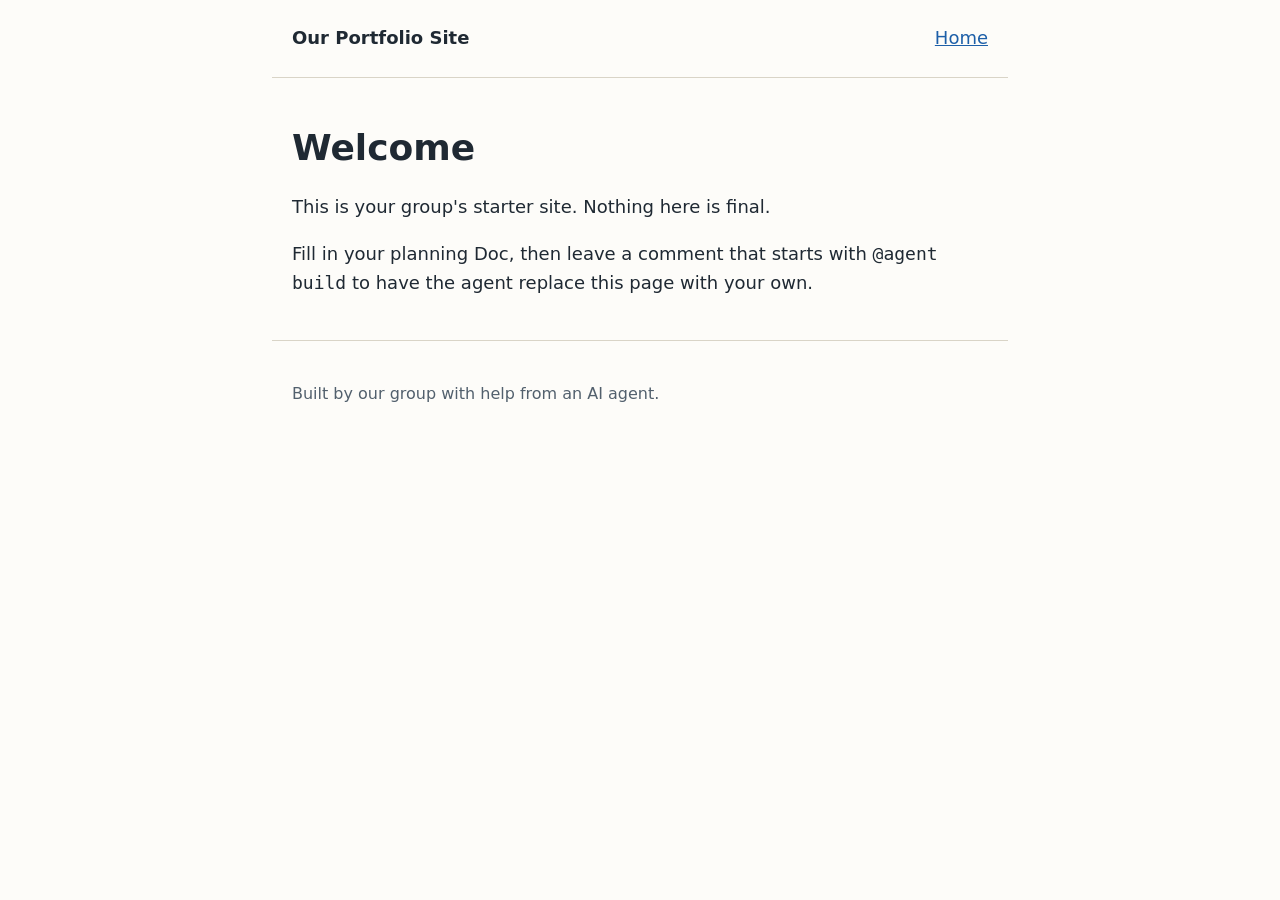
==== index.html @ 623a6e76 "Initial commit" ====
<!DOCTYPE html>
<html lang="en">
<head>
  <meta charset="utf-8">
  <meta name="viewport" content="width=device-width, initial-scale=1">
  <title>Our Portfolio Site</title>
  <link rel="stylesheet" href="styles.css">
</head>
<body>
  <a class="skip-link" href="#main">Skip to main content</a>

  <header class="site-header">
    <p class="site-title"><a href="index.html">Our Portfolio Site</a></p>
    <nav aria-label="Main">
      <ul>
        <li><a href="index.html" aria-current="page">Home</a></li>
      </ul>
    </nav>
  </header>

  <main id="main">
    <h1>Welcome</h1>
    <p>This is your group's starter site. Nothing here is final.</p>
    <p>Fill in your planning Doc, then leave a comment that starts with
      <code>@agent build</code> to have the agent replace this page with your own.</p>
  </main>

  <footer class="site-footer">
    <p>Built by our group with help from an AI agent.</p>
  </footer>
</body>
</html>
---- styles.css ----
:root {
  --text: #1f2933;
  --muted: #52606d;
  --background: #fdfcf9;
  --accent: #1d5fa8;
  --border: #d9d4c7;
  --max-width: 46rem;
}

*,
*::before,
*::after {
  box-sizing: border-box;
}

body {
  margin: 0;
  font-family: system-ui, -apple-system, "Segoe UI", Roboto, sans-serif;
  font-size: 1.125rem;
  line-height: 1.6;
  color: var(--text);
  background: var(--background);
}

.site-header,
main,
.site-footer {
  max-width: var(--max-width);
  margin: 0 auto;
  padding: 1.5rem 1.25rem;
}

.site-header {
  display: flex;
  flex-wrap: wrap;
  align-items: baseline;
  justify-content: space-between;
  gap: 1rem;
  border-bottom: 1px solid var(--border);
}

.site-title {
  margin: 0;
  font-weight: 700;
}

.site-title a {
  color: inherit;
  text-decoration: none;
}

nav ul {
  display: flex;
  flex-wrap: wrap;
  gap: 1.25rem;
  margin: 0;
  padding: 0;
  list-style: none;
}

a {
  color: var(--accent);
}

a:focus-visible {
  outline: 3px solid var(--accent);
  outline-offset: 2px;
}

h1 {
  font-size: 2.25rem;
  line-height: 1.2;
}

img,
video {
  max-width: 100%;
  height: auto;
}

.site-footer {
  border-top: 1px solid var(--border);
  color: var(--muted);
  font-size: 1rem;
}

.skip-link {
  position: absolute;
  left: -999rem;
}

.skip-link:focus {
  left: 1rem;
  top: 1rem;
  padding: 0.5rem 0.75rem;
  background: var(--background);
}
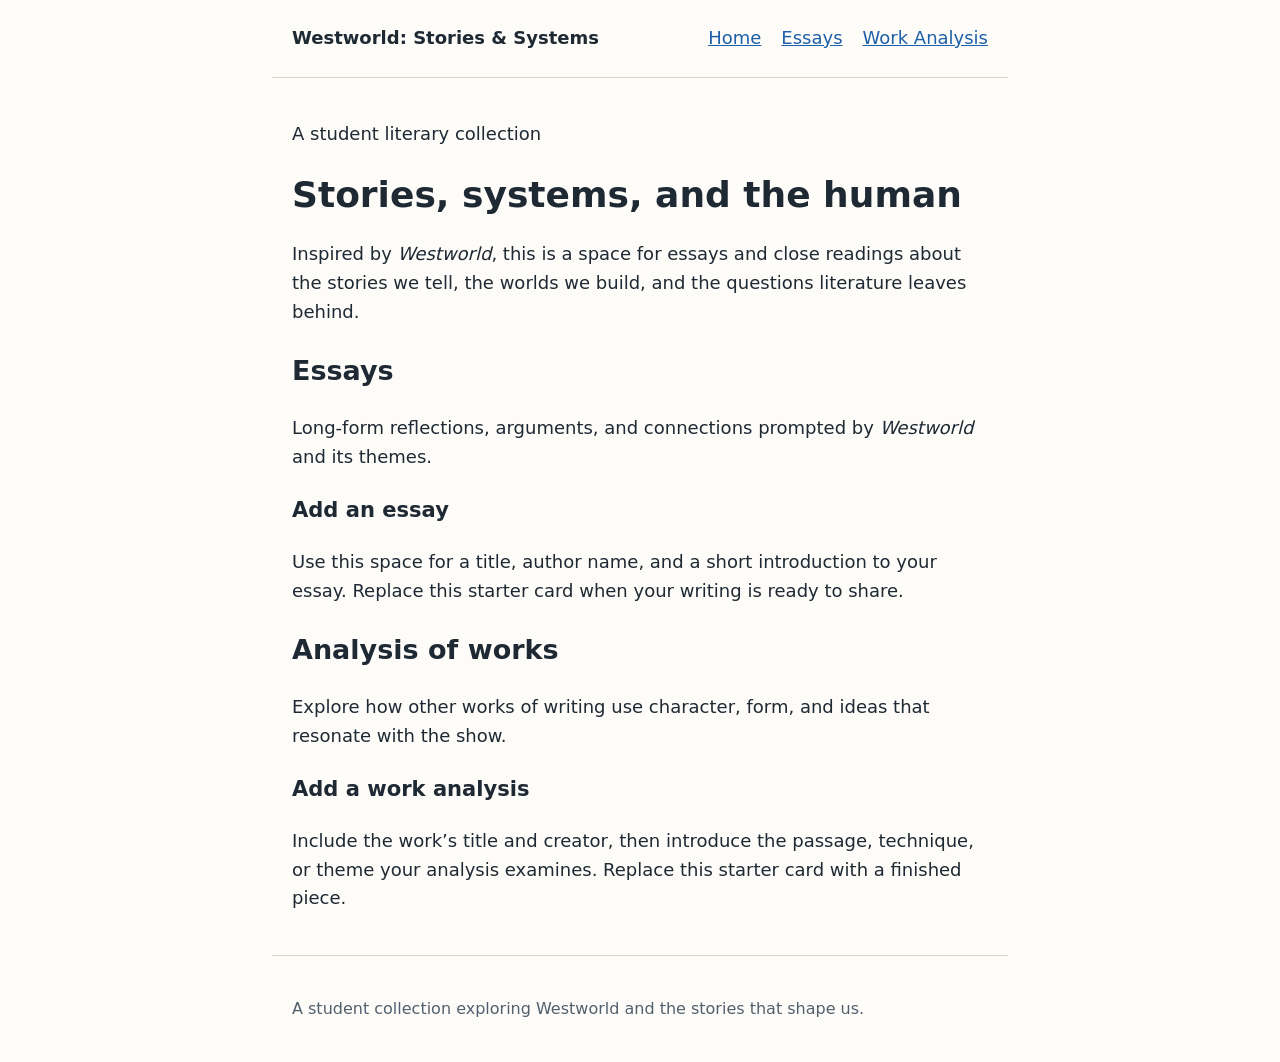
==== commit 938e987f: "Agent: update index.html" ====
--- a/index.html
+++ b/index.html
@@ -3,30 +3,49 @@
 <head>
   <meta charset="utf-8">
   <meta name="viewport" content="width=device-width, initial-scale=1">
-  <title>Our Portfolio Site</title>
+  <title>Westworld: Essays &amp; Literary Analysis</title>
   <link rel="stylesheet" href="styles.css">
 </head>
 <body>
   <a class="skip-link" href="#main">Skip to main content</a>
 
   <header class="site-header">
-    <p class="site-title"><a href="index.html">Our Portfolio Site</a></p>
+    <p class="site-title"><a href="index.html">Westworld: Stories &amp; Systems</a></p>
     <nav aria-label="Main">
       <ul>
         <li><a href="index.html" aria-current="page">Home</a></li>
+        <li><a href="#essays">Essays</a></li>
+        <li><a href="#work-analysis">Work Analysis</a></li>
       </ul>
     </nav>
   </header>
 
   <main id="main">
-    <h1>Welcome</h1>
-    <p>This is your group's starter site. Nothing here is final.</p>
-    <p>Fill in your planning Doc, then leave a comment that starts with
-      <code>@agent build</code> to have the agent replace this page with your own.</p>
+    <p class="eyebrow">A student literary collection</p>
+    <h1>Stories, systems, and the human</h1>
+    <p class="intro">Inspired by <cite>Westworld</cite>, this is a space for essays and close readings about the stories we tell, the worlds we build, and the questions literature leaves behind.</p>
+
+    <section id="essays" aria-labelledby="essays-heading">
+      <h2 id="essays-heading">Essays</h2>
+      <p>Long-form reflections, arguments, and connections prompted by <cite>Westworld</cite> and its themes.</p>
+      <article class="contribution-card">
+        <h3>Add an essay</h3>
+        <p>Use this space for a title, author name, and a short introduction to your essay. Replace this starter card when your writing is ready to share.</p>
+      </article>
+    </section>
+
+    <section id="work-analysis" aria-labelledby="analysis-heading">
+      <h2 id="analysis-heading">Analysis of works</h2>
+      <p>Explore how other works of writing use character, form, and ideas that resonate with the show.</p>
+      <article class="contribution-card">
+        <h3>Add a work analysis</h3>
+        <p>Include the work’s title and creator, then introduce the passage, technique, or theme your analysis examines. Replace this starter card with a finished piece.</p>
+      </article>
+    </section>
   </main>
 
   <footer class="site-footer">
-    <p>Built by our group with help from an AI agent.</p>
+    <p>A student collection exploring Westworld and the stories that shape us.</p>
   </footer>
 </body>
 </html>
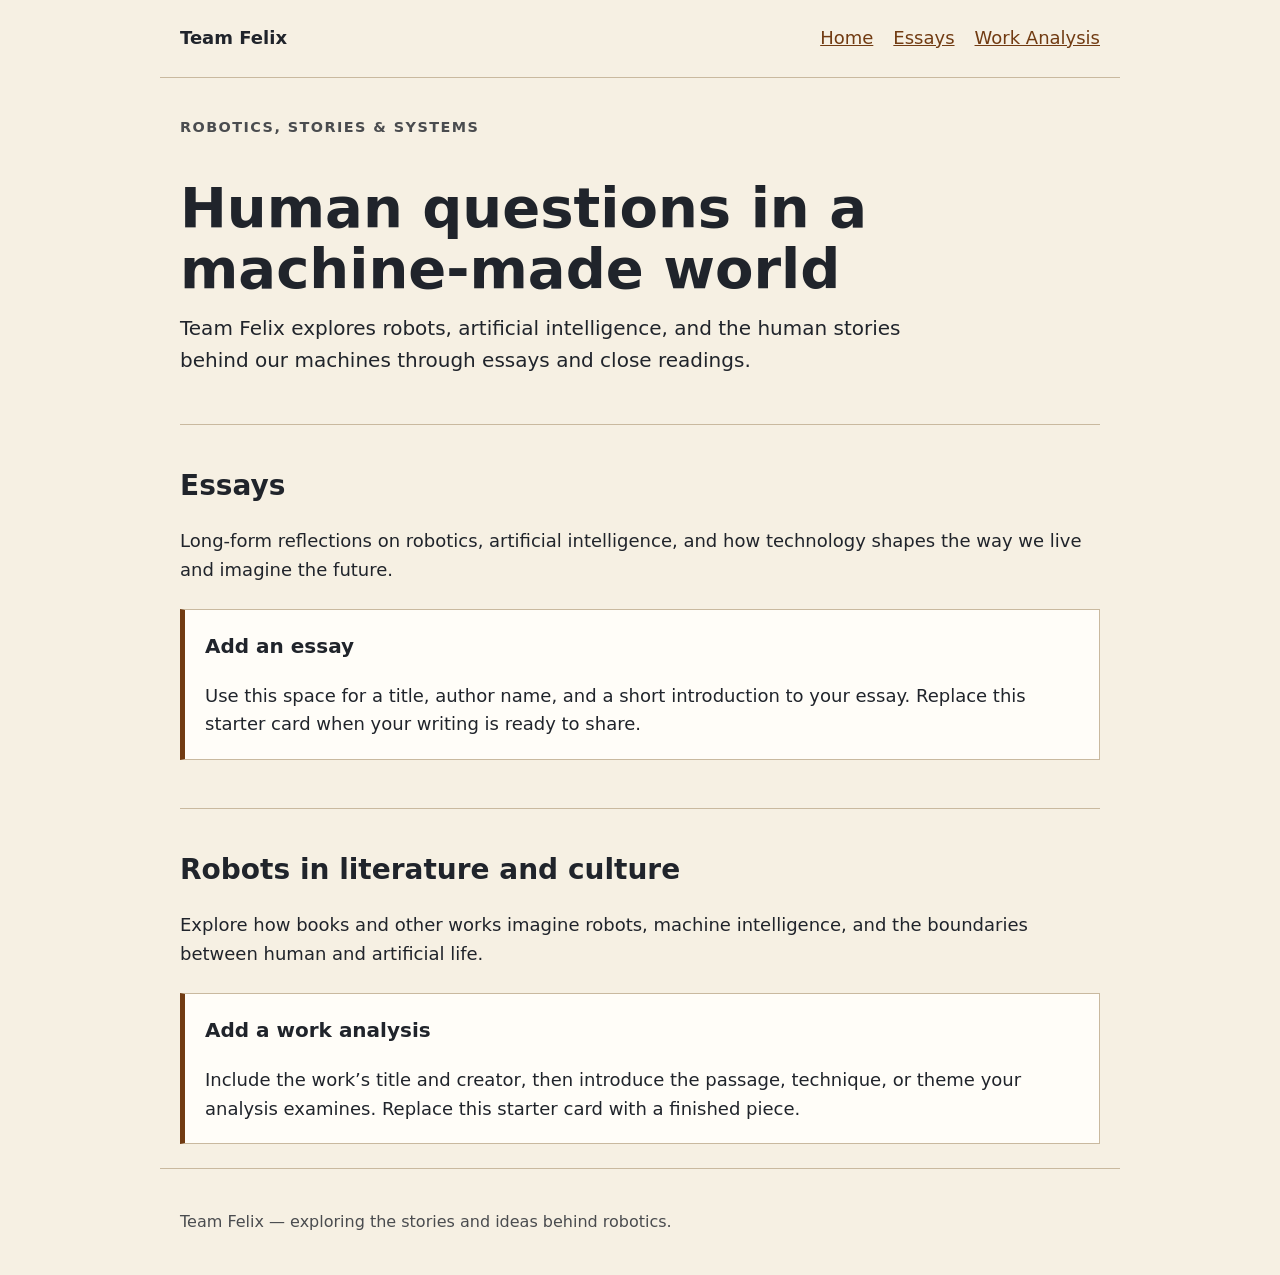
==== commit 4e7cb91e: "Agent: update index.html" ====
--- a/index.html
+++ b/index.html
@@ -3,14 +3,14 @@
 <head>
   <meta charset="utf-8">
   <meta name="viewport" content="width=device-width, initial-scale=1">
-  <title>Westworld: Essays &amp; Literary Analysis</title>
+  <title>Team Felix | Robotic Stories &amp; Systems</title>
   <link rel="stylesheet" href="styles.css">
 </head>
 <body>
   <a class="skip-link" href="#main">Skip to main content</a>
 
   <header class="site-header">
-    <p class="site-title"><a href="index.html">Westworld: Stories &amp; Systems</a></p>
+    <p class="site-title"><a href="index.html">Team Felix</a></p>
     <nav aria-label="Main">
       <ul>
         <li><a href="index.html" aria-current="page">Home</a></li>
@@ -21,13 +21,13 @@
   </header>
 
   <main id="main">
-    <p class="eyebrow">A student literary collection</p>
-    <h1>Stories, systems, and the human</h1>
-    <p class="intro">Inspired by <cite>Westworld</cite>, this is a space for essays and close readings about the stories we tell, the worlds we build, and the questions literature leaves behind.</p>
+    <p class="eyebrow">Robotics, stories &amp; systems</p>
+    <h1>Human questions in a machine-made world</h1>
+    <p class="intro">Team Felix explores robots, artificial intelligence, and the human stories behind our machines through essays and close readings.</p>
 
     <section id="essays" aria-labelledby="essays-heading">
       <h2 id="essays-heading">Essays</h2>
-      <p>Long-form reflections, arguments, and connections prompted by <cite>Westworld</cite> and its themes.</p>
+      <p>Long-form reflections on robotics, artificial intelligence, and how technology shapes the way we live and imagine the future.</p>
       <article class="contribution-card">
         <h3>Add an essay</h3>
         <p>Use this space for a title, author name, and a short introduction to your essay. Replace this starter card when your writing is ready to share.</p>
@@ -35,8 +35,8 @@
     </section>
 
     <section id="work-analysis" aria-labelledby="analysis-heading">
-      <h2 id="analysis-heading">Analysis of works</h2>
-      <p>Explore how other works of writing use character, form, and ideas that resonate with the show.</p>
+      <h2 id="analysis-heading">Robots in literature and culture</h2>
+      <p>Explore how books and other works imagine robots, machine intelligence, and the boundaries between human and artificial life.</p>
       <article class="contribution-card">
         <h3>Add a work analysis</h3>
         <p>Include the work’s title and creator, then introduce the passage, technique, or theme your analysis examines. Replace this starter card with a finished piece.</p>
@@ -45,7 +45,7 @@
   </main>
 
   <footer class="site-footer">
-    <p>A student collection exploring Westworld and the stories that shape us.</p>
+    <p>Team Felix — exploring the stories and ideas behind robotics.</p>
   </footer>
 </body>
 </html>
--- a/styles.css
+++ b/styles.css
@@ -1,10 +1,11 @@
 :root {
-  --text: #1f2933;
-  --muted: #52606d;
-  --background: #fdfcf9;
-  --accent: #1d5fa8;
-  --border: #d9d4c7;
-  --max-width: 46rem;
+  --text: #20242b;
+  --muted: #4a4c4f;
+  --background: #f6f0e3;
+  --surface: #fffdf8;
+  --accent: #713b12;
+  --border: #c9b99f;
+  --max-width: 60rem;
 }
 
 *,
@@ -68,8 +69,53 @@
 }
 
 h1 {
-  font-size: 2.25rem;
-  line-height: 1.2;
+  max-width: 18ch;
+  margin-bottom: 0.75rem;
+  font-size: clamp(2.25rem, 6vw, 3.5rem);
+  line-height: 1.1;
+}
+
+.eyebrow {
+  margin-bottom: 0.5rem;
+  color: var(--muted);
+  font-size: 0.9rem;
+  font-weight: 700;
+  letter-spacing: 0.1em;
+  text-transform: uppercase;
+}
+
+.intro {
+  max-width: 48rem;
+  margin-top: 0;
+  font-size: 1.25rem;
+}
+
+main section {
+  margin-top: 3rem;
+  padding-top: 1rem;
+  border-top: 1px solid var(--border);
+}
+
+main section h2 {
+  margin-bottom: 0.5rem;
+  font-size: 1.75rem;
+}
+
+.contribution-card {
+  margin-top: 1.5rem;
+  padding: 1.25rem;
+  border: 1px solid var(--border);
+  border-left: 0.35rem solid var(--accent);
+  background: var(--surface);
+}
+
+.contribution-card h3 {
+  margin-top: 0;
+  font-size: 1.25rem;
+}
+
+.contribution-card p {
+  margin-bottom: 0;
 }
 
 img,
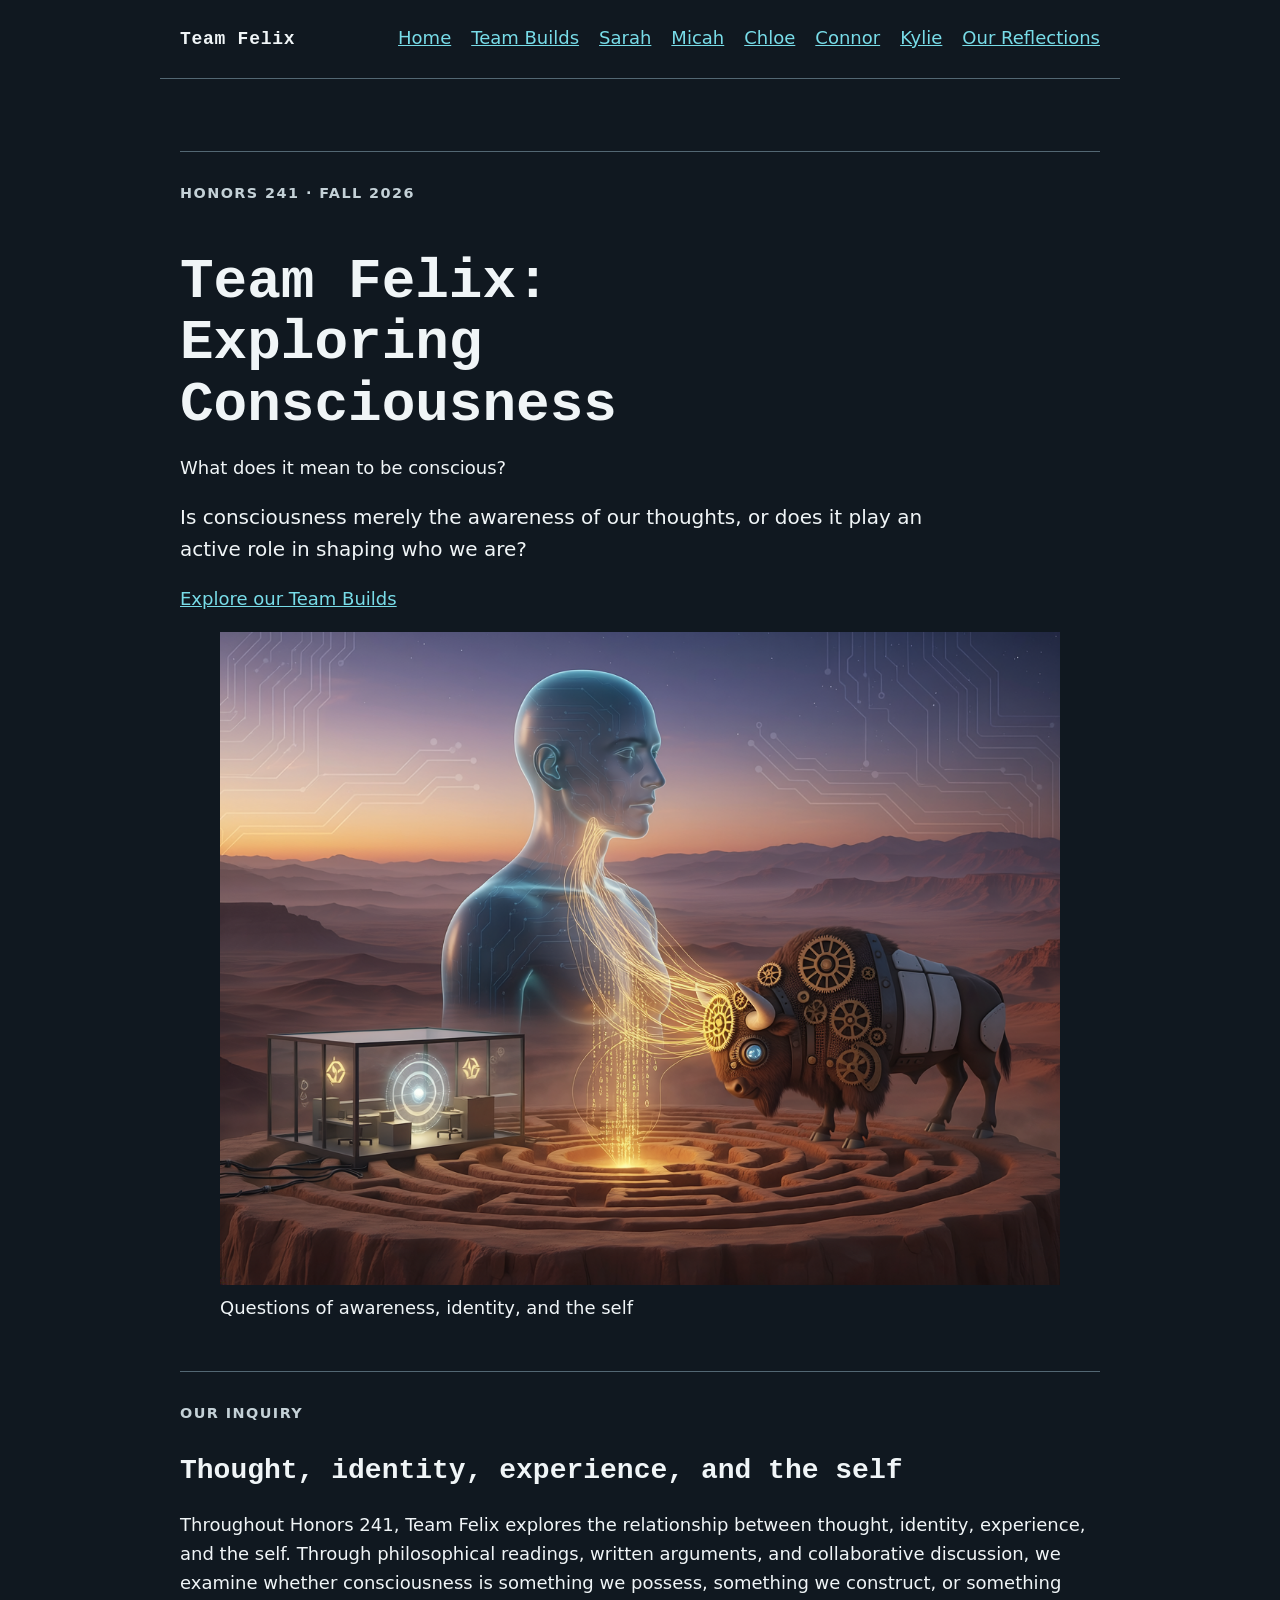
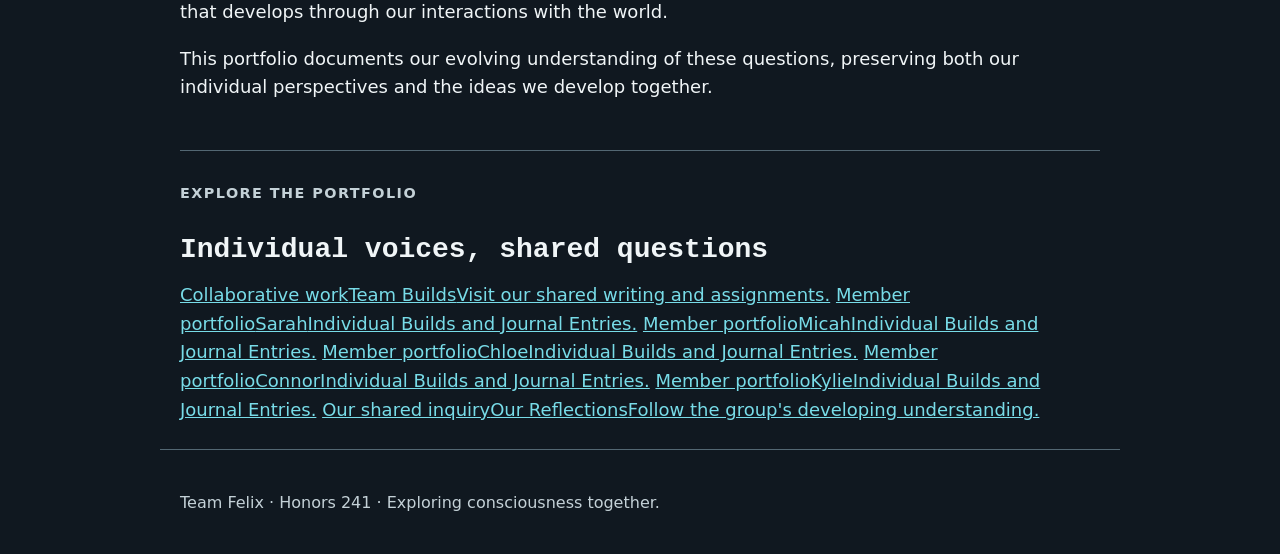
==== commit 8ac2e3ee: "Agent: update index.html" ====
--- a/index.html
+++ b/index.html
@@ -3,7 +3,8 @@
 <head>
   <meta charset="utf-8">
   <meta name="viewport" content="width=device-width, initial-scale=1">
-  <title>Team Felix | Robotic Stories &amp; Systems</title>
+  <title>Team Felix | Exploring Consciousness</title>
+  <meta name="description" content="Team Felix's Honors 241 portfolio exploring consciousness, identity, experience, and the self.">
   <link rel="stylesheet" href="styles.css">
 </head>
 <body>
@@ -11,41 +12,59 @@
 
   <header class="site-header">
     <p class="site-title"><a href="index.html">Team Felix</a></p>
-    <nav aria-label="Main">
+    <nav aria-label="Main navigation">
       <ul>
         <li><a href="index.html" aria-current="page">Home</a></li>
-        <li><a href="#essays">Essays</a></li>
-        <li><a href="#work-analysis">Work Analysis</a></li>
+        <li><a href="team-builds.html">Team Builds</a></li>
+        <li><a href="sarah.html">Sarah</a></li>
+        <li><a href="micah.html">Micah</a></li>
+        <li><a href="chloe.html">Chloe</a></li>
+        <li><a href="connor.html">Connor</a></li>
+        <li><a href="kylie.html">Kylie</a></li>
+        <li><a href="reflections.html">Our Reflections</a></li>
       </ul>
     </nav>
   </header>
 
   <main id="main">
-    <p class="eyebrow">Robotics, stories &amp; systems</p>
-    <h1>Human questions in a machine-made world</h1>
-    <p class="intro">Team Felix explores robots, artificial intelligence, and the human stories behind our machines through essays and close readings.</p>
-
-    <section id="essays" aria-labelledby="essays-heading">
-      <h2 id="essays-heading">Essays</h2>
-      <p>Long-form reflections on robotics, artificial intelligence, and how technology shapes the way we live and imagine the future.</p>
-      <article class="contribution-card">
-        <h3>Add an essay</h3>
-        <p>Use this space for a title, author name, and a short introduction to your essay. Replace this starter card when your writing is ready to share.</p>
-      </article>
+    <section class="hero" aria-labelledby="hero-title">
+      <div class="hero-copy">
+        <p class="eyebrow">Honors 241 · Fall 2026</p>
+        <h1 id="hero-title">Team Felix: Exploring Consciousness</h1>
+        <p class="hero-question">What does it mean to be conscious?</p>
+        <p class="intro">Is consciousness merely the awareness of our thoughts, or does it play an active role in shaping who we are?</p>
+        <a class="button-link" href="team-builds.html">Explore our Team Builds</a>
+      </div>
+      <figure class="hero-art">
+        <img src="images/Firefly_Create_an_image_that_interprets_an_idea_of_consciousness_where_the_mind_is_fully_sepe_859246.png" alt="Abstract artwork inspired by the idea of consciousness">
+        <figcaption>Questions of awareness, identity, and the self</figcaption>
+      </figure>
     </section>
 
-    <section id="work-analysis" aria-labelledby="analysis-heading">
-      <h2 id="analysis-heading">Robots in literature and culture</h2>
-      <p>Explore how books and other works imagine robots, machine intelligence, and the boundaries between human and artificial life.</p>
-      <article class="contribution-card">
-        <h3>Add a work analysis</h3>
-        <p>Include the work’s title and creator, then introduce the passage, technique, or theme your analysis examines. Replace this starter card with a finished piece.</p>
-      </article>
+    <section aria-labelledby="about-heading">
+      <p class="eyebrow">Our inquiry</p>
+      <h2 id="about-heading">Thought, identity, experience, and the self</h2>
+      <p>Throughout Honors 241, Team Felix explores the relationship between thought, identity, experience, and the self. Through philosophical readings, written arguments, and collaborative discussion, we examine whether consciousness is something we possess, something we construct, or something that develops through our interactions with the world.</p>
+      <p>This portfolio documents our evolving understanding of these questions, preserving both our individual perspectives and the ideas we develop together.</p>
+    </section>
+
+    <section aria-labelledby="explore-heading">
+      <p class="eyebrow">Explore the portfolio</p>
+      <h2 id="explore-heading">Individual voices, shared questions</h2>
+      <div class="link-grid">
+        <a class="feature-card" href="team-builds.html"><span class="card-label">Collaborative work</span><span class="card-title">Team Builds</span><span>Visit our shared writing and assignments.</span></a>
+        <a class="feature-card" href="sarah.html"><span class="card-label">Member portfolio</span><span class="card-title">Sarah</span><span>Individual Builds and Journal Entries.</span></a>
+        <a class="feature-card" href="micah.html"><span class="card-label">Member portfolio</span><span class="card-title">Micah</span><span>Individual Builds and Journal Entries.</span></a>
+        <a class="feature-card" href="chloe.html"><span class="card-label">Member portfolio</span><span class="card-title">Chloe</span><span>Individual Builds and Journal Entries.</span></a>
+        <a class="feature-card" href="connor.html"><span class="card-label">Member portfolio</span><span class="card-title">Connor</span><span>Individual Builds and Journal Entries.</span></a>
+        <a class="feature-card" href="kylie.html"><span class="card-label">Member portfolio</span><span class="card-title">Kylie</span><span>Individual Builds and Journal Entries.</span></a>
+        <a class="feature-card" href="reflections.html"><span class="card-label">Our shared inquiry</span><span class="card-title">Our Reflections</span><span>Follow the group's developing understanding.</span></a>
+      </div>
     </section>
   </main>
 
   <footer class="site-footer">
-    <p>Team Felix — exploring the stories and ideas behind robotics.</p>
+    <p>Team Felix · Honors 241 · Exploring consciousness together.</p>
   </footer>
 </body>
 </html>
--- a/styles.css
+++ b/styles.css
@@ -1,10 +1,10 @@
 :root {
-  --text: #20242b;
-  --muted: #4a4c4f;
-  --background: #f6f0e3;
-  --surface: #fffdf8;
-  --accent: #713b12;
-  --border: #c9b99f;
+  --text: #f0f5f7;
+  --muted: #c4d1d7;
+  --background: #101820;
+  --surface: #182630;
+  --accent: #78dce8;
+  --border: #536773;
   --max-width: 60rem;
 }
 
@@ -43,6 +43,8 @@
 .site-title {
   margin: 0;
   font-weight: 700;
+  font-family: ui-monospace, "Cascadia Code", "Segoe UI Mono", monospace;
+  letter-spacing: 0.04em;
 }
 
 .site-title a {
@@ -71,6 +73,7 @@
 h1 {
   max-width: 18ch;
   margin-bottom: 0.75rem;
+  font-family: ui-monospace, "Cascadia Code", "Segoe UI Mono", monospace;
   font-size: clamp(2.25rem, 6vw, 3.5rem);
   line-height: 1.1;
 }
@@ -98,6 +101,7 @@
 
 main section h2 {
   margin-bottom: 0.5rem;
+  font-family: ui-monospace, "Cascadia Code", "Segoe UI Mono", monospace;
   font-size: 1.75rem;
 }
 
